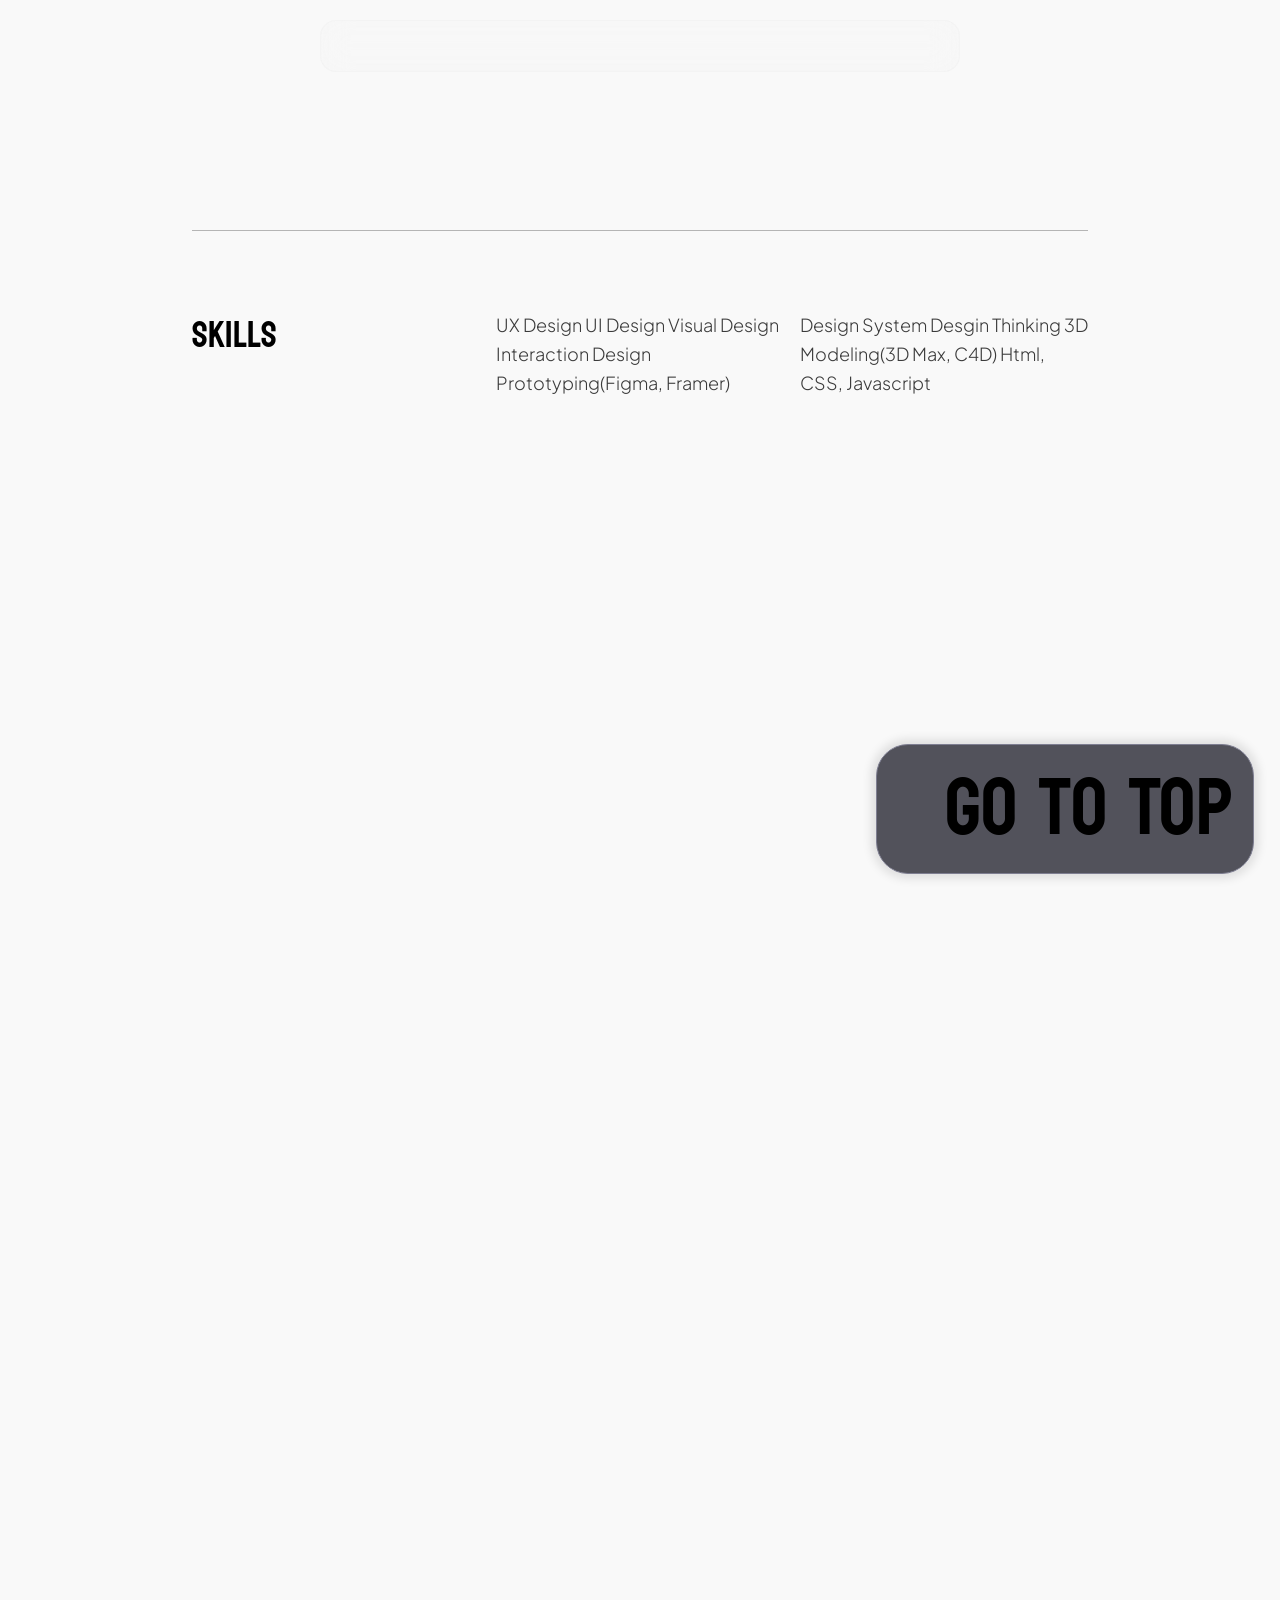
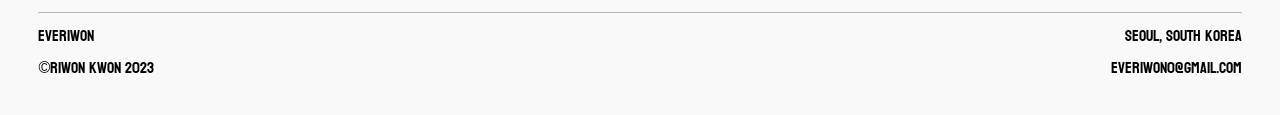
==== aboutMe.html @ 1602148b "design" ====
<!DOCTYPE html>
<html lang="en">
<head>
	<meta charset="UTF-8">
	<meta http-equiv="X-UA-Compatible" content="IE=edge">
	<meta name="viewport" content="width=device-width, initial-scale=1.0">
	<title>Riwon Kwon</title>
	<link rel="stylesheet" href="css/reset.css">
	<link rel="stylesheet" href="css/ui.css">
	<link rel="stylesheet" href="css/aboutMe.css">
	<link rel="stylesheet" href="css/menu.css">
	<script type="module" src="js/main.js"></script>
	
	<link rel="shortcut icon" href="img/favicon.png" type="image/icon">
	<link rel="icon" href="img/favicon.png" type="image/icon">
	<link rel="apple-touch-icon-precomposed" href="img/favicon.png">

	<!-- Google tag (gtag.js) -->
	<script async src="https://www.googletagmanager.com/gtag/js?id=G-1BY6WDX2LR"></script>
	<script>
	window.dataLayer = window.dataLayer || [];
	function gtag(){dataLayer.push(arguments);}
	gtag('js', new Date());
	gtag('config', 'G-1BY6WDX2LR');
	</script>
</head>

<body class="bg-black black">
	<div class="btn-go-top"><div class="ic-go-top"></div><div class="h2 white">Go to Top</div></div>
	<!-- Big Menu Start -->
	<nav id="bigMenuDark" class="menu-dark"></nav>
	
	  <nav id="smallMenu" class="menu-dark small">
		<a href="https://www.everiwon.com/" class="menu-link white logo">EVERiwon</a>
		<nav class="btn_group small">
		  <button class="btn-menu"><span></span></button>
		  <input type="button" class="img-switch" onclick="changeColor()">
		</nav>
	  </nav>
	<!-- Small Memu Finish -->
	<script src="js/switchColor.js"></script>

	<main class="container-aboutMe">
		<article class="item-aboutMe column">
			<div class="h3">Hey, I’m Riwon Kwon. - A product designer living in la, usa. </div>
			<div class="p3">
				Some consider the essence of humanity to be 'compassion.' 
				To coexist with others, it's said that we must bring benefit to those around us. 
				Design shares a common thread in this aspect, as it's a process of striving to provide benefits to others. 
				Through design, I aim to become a product designer who allows oneself, collaborators, and users to mutually gain benefits from one another. 
			</div>
				<!-- 누군가는 인간의 본질이 '다정함'이라고도 합니다. 사람과 공존하기 위해서는 타인에게 이로움을 주어야 한다고. 
				디자인은 타인에게 이로움을 제공하기 위해 노력하는 과정이라는 점에서 그 결을 같이 합니다. 
				디자인을 통해 자신, 협업자, 사용자, 서로가 서로를 통해 이로움을 가져갈 수 있는 프로덕트 디자이너가 되겠습니다.-->

				<!-- <div class="img-profile-deco">
					<img class="img-profile" src="img/img_profile.webp">
					<div class="circle-container">
					  <div class="circle circle-1"></div>
					  <div class="circle circle-2"></div>
					  <div class="circle circle-3"></div>
					  <div class="circle circle-4"></div>
					  <div class="circle circle-5"></div>
					</div>
				  </div> -->
				  
		</article>
		<aritcle class="item-aboutMe">
			<div class="border-d"></div>
			<div class="column small reverse">
				<span class="caption bold flex white">Skills</span>
				<div class="p3 flex">
					<span class="height">UX Design</span>
					<span class="height">UI Design</span>
					<span class="height">Visual Design</span>
					<span class="height">Interaction Design</span>
					<span class="height">Prototyping(Figma, Framer)</span>
				</div>
				<div class="p3 flex">
					<span class="height">Design System</span>
					<span class="height">Desgin Thinking</span>
					<span class="height">3D Modeling(3D Max, C4D)</span>
					<span class="height">Html, CSS, Javascript</span>
				</div>
			</div>
		</aritcle>
		<article class="item-aboutMe">
			<div class="border-d"></div>
			<div class="column small reverse">
				<span class="caption bold flex white">Experience & Education</span>
				<div class="p3 flex">
					<span class="height">UX Design Intern at <span class="p3 bold">InBody, USA</span><br>2023 - 2024</span>
					<span class="height">Lifefesta co., KR<br>Product Designer, 2021-2023</span>
					<span class="height">Neostream Interactive co., KR<br>Industry-University Cooperation Foundation, 2020-2021</span>
					<span class="height">IT venture startup club SOPT, KR<br>Design 26/28th Generation (Apps 'Ounce'/'Bium' Released), 2020-2021</span>
					<!-- <span class="height">Prototyping</span> -->
				</div>
				<div class="p3 flex">
					<span class="height">IBM Open P-TECH<br>Desgin Thinking Progress, 2020</span>
					<span class="height">Hangul Typography Club, KR<br>Publishing Department | '2019 Hanwool-Born', 2019</span>
					<span class="height">TongGam(NGO), KR<br>Campain&Promotion Desgin, 2018-2019</span>
					<span class="height">Sookmyung Univ., KR<br>Visual&Media Desgin, IT Engineering, 2018-2022</span>
				</div>
			</div>
		</article>
		<article class="item-aboutMe">
			<div class="border-d"></div>
			<div class="column small reverse">
				<span class="caption bold flex white">Project & Award</span>
				<div class="p3 flex">
					<span class="height">Flect Project Desgin, Lifefesta<br>MVP Released, 2023</span>
					<span class="height">D-run Project Desgin, JoongAng Ilbo (Seoul Marathon)<br>Released, 2022</span>
					<span class="height">K-Hackathon, Software Education Innovation Center<br>Director's Award for the Software Education Innovation Center, 2021</span>
					<span class="height">University Student Design Academic Conference, Korean Society of Design Studies<br>Encouragement Award, 2021</span>
					<!-- <span class="height">Prototyping</span> -->
				</div>
				<div class="p3 flex">
					<span class="height">Creative Industries Idea Competition, Ministry of Culture<br>Recipient of the President of the National Museum of Korea Cultural Heritage Foundation Award, 2021</span>
					<span class="height">Creative Convergence Awards, Center for Creative Convergence Design Research<br>Culture & Design | Semi-Finalist, 2021</span>
					<span class="height">KB D.N.A, KB Financia<br>Excellence Award, 2020</span>
				</div>
			</div>
		</article>
    </main>
	<!-- footer -->
	<footer class="footer">
		<div class="footer-icons">
			<a class="btn_behance white" href="https://www.behance.net/everiwon" target='_blank'></a>
			<a class="btn_linkedin white"href="https://www.linkedin.com/in/riwon-kwon-732a9a15b/" target='_blank'></a>
			<a class="btn_blog white" href="https://brunch.co.kr/@everiwon" target='_blank'></a>
		</div>
		<div class="border-d"></div>
		<div class="footer-stretch caption white">
			<div>EVERiwon</div>
			<div>Seoul, South Korea</div>
		</div>
		<div class="footer-stretch caption white">
			<div>©Riwon Kwon 2023</div>
			<a href="mailto:everiwon0@gmail.com">everiwon0@gmail.com</a>
		</div>
	</footer>
</body>
---- css/ui.css ----
/* Basic Setting */
html {
    /* scroll-behavior: smooth; */
    overflow: scroll;
  }
body{
    background-color: var(--gray-50);
    margin: 0px;
    font-family: "Bayon", sans-serif;
    font-weight: 300;
    font-style: normal;
    -webkit-user-select: none;
    -moz-user-select: none;
    -ms-user-select: none;
    user-select: none;

    -ms-overflow-style: none;
    overflow-y: auto;
    overflow-x: hidden;
    transition: background 0.3s ease;
}
body::-webkit-scrollbar {
    width: 12px;  
	background: rgba(125, 125, 144, 0.1);
}
body::-webkit-scrollbar:horizontal {
    display: none;
}
body::-webkit-scrollbar-thumb {
	background: rgba(125, 125, 144, 0.4);
    border-radius: 10px;
}
body::-webkit-scrollbar-thumb:hover {
	background: rgba(125, 125, 144, 0.7);
}


strong{
    font-weight: 700;
}
img {
    background-size: cover;
	width: 100%;
	height: auto;
  }
article{
    opacity: 0;
    transition: all .5s;
}

/* color */
:root{
    --gray-50: #F9F9F9;
    --gray-100: #F2F2F2;
    --gray-200: #E9E9E9;
    --gray-300: #D9D9D9;
    --gray-400: #B5B5B5;
    --gray-500: #959595;
    --gray-600: #6D6D6D;
    --gray-700: #5A5A5A;
    --gray-800: #3B3B3B;
    --gray-900: #1B1B1B;
    --main-300: #F23040;
    --main-400: #C40425;
    --main-500: #88081E;
    --secondary-300: #868EA6;
}
/* color */
.color-main-300{
    color: var(--main-300);
}

/* Text Style */
.bold{
    font-weight: 400;
    font-size: 36px;
    line-height: 140%;
}

.h0{
    font-size: 640px;
    font-style: normal;
    font-weight: 800;
    line-height: 100%;
}

.h1{
    font-size: 80px;
    font-style: normal;
    font-weight: 700;
    line-height: 130%;
}

.h2{
    font-size: 80px;
    font-style:normal;
    font-weight:300;
    line-height: 130%;
}

.h3{
    font-size: 44px;
    font-style: normal;
    font-weight: 700;
    line-height: 100%;
}

.h4{
    font-size: 32px;
    font-style: normal;
    font-weight: 700;
    line-height: 110%;
}

.logo{
    font-size: 20px;
    font-style: normal;
    font-weight: 700;
    line-height: 100%;
}

.p1{
    /* Button Title style */
    font-family: "Plus Jakarta Sans", sans-serif;
    font-size: 48px;
    font-style : normal;
    font-weight: 400;
    line-height: 100%;
    color: var(--gray-800);
}

.p2{
    /* p2 */
    font-family: "Plus Jakarta Sans", sans-serif;
    font-size: 2.5rem;
    font-style: normal;
    font-weight: 400;
    line-height: 140%; /* 3.5rem */
    color: var(--gray-800);
}

.p3{
    font-family: "Plus Jakarta Sans", sans-serif;
    font-size: 18px;
    font-style: normal;
    font-weight: 300;
    line-height: 1.6em;
    color: var(--gray-800);
}
.p3.bold{
    font-weight: 500;
}

/* 이 파일에서는 layout.css의 그리드에 들어가는 ui 요소들을 정의한다. */
/*Main Text*/
.main-page{
    display: flex;
    flex: 1 1 auto;
    padding: 5vw 0 10vw;
    flex-direction: column;
    width: 100%;
    height: 100vh;
    justify-content: center;
    align-items: center;
    background-color: var(--main-300);
}
.main-text{
    align-content: flex-start;
    margin:  10vh 10vw 0;
    z-index: 1;
    color:var(--gray-50);
}
.main-title{
    display: inline-flex;
    align-items: flex-start;
    gap: 4rem;
    color:var(--secondary-300);
    margin-top: -56px;
}

/* main project list 메인 프로젝트 리스트 */
.main-project-list{
    display: flex;
    width: 100%;
    height: auto;
    align-items: flex-start;
    align-content: flex-start;
    display: flex;
    flex-wrap: wrap; /* 아이템들이 여러 줄에 걸쳐 정렬될 수 있도록 설정 */
    justify-content: space-between;
}

.main-project-thum-left,
.main-project-thum-right{
    display: flex;
    width: calc(50%);
    flex-direction: column;
    align-items: flex-start;
    gap: 1.5rem;
    flex-shrink: 0;
}
.main-project-thum-left{
    padding: .5rem 0.625rem 3rem 20.75rem;
}
.main-project-thum-right{
    padding: 0.5rem 20.75rem 3rem 0.625rem;
}
.main-project-thum{
    display: flex;
    flex-direction: column;
    align-items: flex-start;
    gap: 1.5rem;
    flex: 1 0 0;
}
.img-main-project {
    background-size: cover;
    background-position: center;
    background-repeat: no-repeat; /* 배경 이미지 반복 방지 */
    width: 100%; /* 부모 요소의 너비를 100%로 설정하여 비율을 유지하도록 함 */
    padding-top: 133.33%; /* 3:4 비율을 유지하기 위해 높이를 설정함 (4 / 3 * 100) */
    align-self: stretch;
    border-radius: 0.6rem;
    transition: .3s ease;
    margin-top: 3vw;
}
.img-main-project:hover {
    transform: scale(1.02) rotate(1deg);
    filter: brightness(80%);
    transition: transform 0.3s, filter 0.3s;
}

.img-main-project.first{
    background-image: url('/img/img_thum_1.webp');
}
.img-main-project.second{
    background-image: url('/img/img_thum_2.webp');
}
.img-main-project.third{
    background-image: url('/img/img_thum_3.webp');
}
.main-project-content{
    display: flex;
    padding: 0rem .5rem;
    flex-direction: column;
    align-items: flex-start;
    gap: 1rem;
    align-self: stretch;
}
.main-project-title{
    display: flex;
    align-items: flex-end;
    gap: .5rem;
    align-self: stretch;
}

/* main-project-list-etc 가장 하단에 들어가는 3개짜리 컬럼 리스트*/
.main-project-list-etc{
    display: flex;
    width: 100%;
    padding: 11rem 20.75rem 4rem 20.75rem;
    flex-direction: column;
    align-items: center;
    flex-shrink: 0;
}
.main-project-group-3{
    display: flex;
    align-items: flex-start;
    gap: 1.25rem;
    align-self: stretch;
}
.btn-scroll{
    display: flex;
    padding: 0 .75rem;
    z-index: 1;
    flex-direction: column;
    position: absolute;
    left: 50%;
    transform: translateX(-50%);
    bottom: 5vw;
}





.card-half{
    background-size: cover;
    background-position: center;
    width: 100%;
    overflow: hidden;
    color: inherit;
    display: flex;
    flex-direction: column;
}

/* 카드 1/2 */
.card-item-project{
    overflow: hidden;
    color: inherit;
    flex: 1 1 auto;
}
.img-main-project-half {
    background-size: cover;
    background-position: center;
    height: 100vh;
    width: 100%;
    transition: .3s ease;
    display: flex;
    flex-direction: row;
    gap: 2vw;
}  

/* .img-main-project:hover{
    filter: brightness(70%); 
} */
/* card text setting */
.card-title {
    width: 100%;
    display: flex;
    flex-direction: column;
    align-items: flex-start;
    text-align: left;
    margin: 1.5vw 0;
    gap: .4em;
}




.sidebar-r img{
    width: auto;
    height: auto;
    transition: .3s;
}
.footer-icons img {
    width: auto;
    height: auto;
    transition: .3s;
}
.sidebar-r img:hover{
    transform: scale(110%);
    transform-origin: center;
}
.footer-icons img:hover{
    transform: scale(110%);
    transform-origin: center;
}
.down{
    background-image: url('/img/btn_scrolldown_light.svg');
    background-size: cover;
    height: 64px;
    width: 64px;
    position: absolute;
    left: 50%;
    right: 50%;
    bottom: 28vh;
    transform:translate(-50%,0%);
    z-index: 1;
    transition: .4s;
    cursor: pointer;
}

/* Social network's buttons */
.sidebar-r {
    position: absolute;
    display: flex;
    align-items: center;
    z-index: 1;
    transition: 0.4s;
}

/* down to portfolio list */
.down {
    opacity: 0;
    height: 64px;
    width: 64px;
}

.main-text {
    gap: 32px;
}

/* Media Queries */
@media (min-width: 400px) {
    .main-text {
        gap: 48px;
    }
    .sidebar-r {
        right: 3vw;
        flex-direction: column;
        justify-content: center;
        gap: 48px;
        height: 100vh;
    }
    .down {
        opacity: 1;
    }
}

@media (max-width: 700px) {
    .main {
        font-size: 44px;
        transition: 0.4s; 
    }
    .body0{
        font-size: 28px;
        transition: 0.4s; 
    }
    .sidebar-r {
        opacity: 0;
        transition: 0.4s; 
    }
    /* .main-project-list{
        margin: 0vw;
    }
    .card-title{
        margin: 4vw;
    } */
}
/* 
@media (max-width: 400px) {
    .sidebar-r {
        left: 50%;
        bottom: 3vw;
        height: 48px;
        border-radius: 24px;
        transform: translate(-50%, 0);
        gap: 64px;
        flex-direction: row;
        transition: 0.4s;
    }

    .down {
        opacity: 0;
    }
} */



/* footer */
.footer{
    display: flex;
    flex-direction: column;
    align-items: right;
    padding: 8vw 3vw 3vw;
    gap: 16px;
}
.footer.d{
    background: hsla(240, 17%, 15%, 1);
}
.footer-icons { 
    display: flex;
    flex-direction: row;
    align-items: center;
    justify-content: end;
    gap: 2.5rem;
}
.footer-stretch{
    display: flex;
    justify-content: space-between;
    flex-direction: row;
}
.border{
    width: 100%;
    height: .75px;
    background: var(--gray-200);
}
.border-d{
    width: 100%;
    height: .75px;
    background: var(--gray-400);
}

#lockedContent {
    display: block;
    position: fixed;
    width: 100%;
    height: 100%;
    z-index: 1000;
    overflow: hidden;
    background: var(--gray-300);
  }

#unlockedContent {
    display: none;
}
.password{
    width: 360px;
    height: 54px;
    background: var(--gray-50);
    border: 1px var(--gray-100);
    display: flex;
    position: absolute;
    gap: 16px;
    align-items: center;
    flex-direction: row;
    left: 50%;
    top: 50%;
    transform: translate(-50%, -50%);
}
.ic-32px{
    width: 32px;
    height: 32px;
    margin: 12px 0 12px 12px;
}
#passwordInput{
    width: 100%;
    height: auto;
    border: none;
    padding: 12px 0;
    background: none;
    outline-style: none;  /* 포커스시 발생하는 효과 제거를 원한다면 */
    -webkit-appearance: none;  /* 브라우저별 기본 스타일링 제거 */
    -moz-appearance: none;
    appearance: none;
}
input::placeholder{
    color: #A7A6BB;
}
/* icon 아이콘 */
.btn-more{
    display: flex;
    align-items: center;
    background-image: url('/img/btn_more.svg');
    width: 1.75rem;
    height: 1.75rem;
    padding: .25rem;
}
.btn-enter{
    width: auto;
    height: 100%;
    padding: 12px;
    border: none;
    background: var(--gray-50);
    cursor: pointer;
    margin: 0;
}
button:disabled {
    opacity: 0.5;
    cursor: not-allowed;
  }

.back-position{
    position: absolute;
    left: 3vw;
    top: 3vw;
}
.btn_behance{
    width: 32px;
    height: 32px;
    background-image: url('/img/btn_main_behance_light.svg');
}
.btn_behance.white{
    background-image: url('/img/btn_main_behance_dark.svg');
}
.btn_linkedin{
    width: 32px;
    height: 32px;
    background-image: url('/img/btn_main_linkedin_light.svg');
}
.btn_linkedin.white{
    background-image: url('/img/btn_main_linkedin_dark.svg');
}
.btn_blog{
    width: 32px;
    height: 32px;
    background-image: url('/img/btn_main_blog_light.svg');
}
.btn_blog.white{
    background-image: url('/img/btn_main_blog_dark.svg');
}
.btn_behance:hover{
    transition: .3s;
    transform: scale(108%);
}
.btn_linkedin:hover{
    transition: .3s;
    transform: scale(108%);
}
.btn_blog:hover{
    transition: .3s;
    transform: scale(108%);
}
---- css/aboutMe.css ----
/* about me */
.container-aboutMe{
	display: grid;
 	grid-template-rows: repeat(auto-fill,minmax(100px, auto));
  	place-items: start stretch;
	z-index: 1;
    padding: 0 12rem;
   	grid-template-areas: 
  	'aboutMe'
   	'skill'
	'experience'
    'project';
	overflow: hidden;
}
.img-profile-deco{
    position: relative;
    z-index: -1;
}
.circle-container {
    position: absolute;
    top: 0;
    left: 0;
    width: 100%;
    height: 100%;
  }
  
  /* circle-1부터 circle-5까지 원이 겹치도록 설정 */
  .circle {
    position: absolute;
    left: 50%;
    top: 50%;
    transform: translate(-50%, -50%);
    /* 원의 가로 세로 크기 설정 (원이 둥글게 보이도록) */
    border: 1px solid var(--main, #E73C50);
    border-radius: 50%;
    /* 원의 크기에 따라 다른 값을 적용해줄 수 있습니다. */
  }
  .circle.circle-1 {
    width: 420px;
    height: 420px;
    opacity: 0.2;
  }
  .circle.circle-2 {
    width: 396px;
    height: 360px;
    opacity: 0.4;
  }
  .circle.circle-3 {
    width: 372px;
    height: 300px;
    opacity: 0.6;
  }
  .circle.circle-4 {
    width: 348px;
    height: 246px;
    opacity: 0.8;
  }
  .circle.circle-5 {
    width: 324px;
    height: 186px;
    opacity: 1.0;
  }
.img-profile{
    margin: auto;
    width: 300px;
    height: auto;
    background-size: cover;
    background-position: center;
    overflow: hidden;
    position: absolute;
    top: 50%;
    left: 50%;
    transform: translate(-50%, -50%);
    z-index: 1;
}
.column{
    display: flex;
    flex: 1 1 auto;
    flex-direction: row;
    justify-content: flex-start;
    gap: 1rem;
}
.column > * {
    flex: 1 1 50%;
}
.column span{
    width: 100%;
}
.column.small{
    gap: 1rem;
    padding: 5rem 0;
}
.flex{
    flex: 1 1 0;
}
.logo{
    font-weight: 600;
    font-size: 17px;
    line-height: 130%;
}
.height{
    /* display: flex;
    justify-content: column; */
    margin-bottom: 1em;
}
/* @media(min-width: 700px){
    .item-aboutMe:nth-child(1){
		grid-area: aboutMe;
		align-items: center;
        padding: 25vh 10vh;
    	}
    .flex:nth-child(1){
        flex-grow: .8;
    }
}
@media(max-width: 700px){
    .item-aboutMe:nth-child(1){
		grid-area: aboutMe;
		align-items: center;
		padding: 25vh 2vw 10vw;
	}
    .column{
        flex-direction: column-reverse;
        padding: 24px 0 32px;
    }
    .column.reverse{
        flex-direction: column;
        gap: 0;
        padding: 24px 2vw;
    }
    .height{
        margin-bottom: .7em;
    }
    .flex:nth-child(1){
        flex-grow: .8;
        margin-bottom: 1.5em;
    }    
}
@media(max-width: 400px){
    .item-aboutMe:nth-child(2){
        grid-area: skill;
        padding: 0;
    }
    .item-aboutMe:nth-child(3){
        grid-area: experience;
        padding: 0;
    }
} */
---- css/menu.css ----
@import url("./ui.css");

.menu-link{
    display: flex;
    flex: 1 1 auto;
    -webkit-transition: .3s;
    transition: .3s;
    padding-bottom: .1em;
    color: var(--gray-50);
}
.menu-link:hover{
    -webkit-transition: .3s;
    transition: .3s;
    transform: translate(0, -20%);
}
.menu-link:active{
    transition: .3s;
    color: var(--gray-200);
}
.title-center{
    display: flex;
    flex: 1 1 auto;
    justify-content: center;
}
/* Menu */
.menu-light{
    /* 메뉴 상단 고정 */
    display: flex;
    position: fixed;
    left: 50%;
    right: 50%;
    transform:translate(-50%,0%);
    align-items: center;
    height: 60px;
    border-radius: 32px;
    /* 반응형 코딩 필요 */
    width: 50vw;
    margin: 20px 0;
    padding: 0 1vw 0 2.5vw;
    background-color: hsla(240, 19%, 86%, .1);
    border: .5px solid hsla(243, 13%, 78%, 1);
    -webkit-backdrop-filter:blur(15px);
    backdrop-filter:blur(15px);
    z-index: 10;
}
.menu-light.small{
    margin:0;
    width: 100%;
    border-radius: 0;
    border-top: none;
    border-left: none;
    border-right: none;
}
.menu-dark{
    /* 메뉴 상단 고정 */
    display: flex;
    position: fixed;
    left: 50%;
    right: 50%;
    transform:translate(-50%,0%);
    align-items: center;
    height: 52px;
    border-radius: 16px;
    /* 반응형 코딩 필요 */
    width: 50vw;
    margin: 20px 0;
    padding: 0 1vw 0 2.5vw;
    background-color: rgba(240, 240, 240, .2); /* --gray-50의 투명도가 20% */
    border: .5px solid rgba(240, 240, 240, .5);
    -webkit-backdrop-filter:blur(15px);
    backdrop-filter:blur(15px);
    z-index: 2;
    transition: .3s;
}
.menu-dark.small{
    margin:0;
    width: 100%;
    border-radius: 0;
    border-top: none;
    border-left: none;
    border-right: none;
}

/* Menu buttons */
.btn_group{
    display: flex;
    flex: 1 1 auto;
    text-align: center;
    align-items: center;
    /* 브레이크 포인트에서 갭 줄이도록 코딩해야 함!! */
 }
 .btn_group.small{
    display: flex;
    flex: 0 0 auto;
    gap: 1em;
    justify-content: right;
 }
.img-switch{
    background: hsla(240, 17%, 15%, .1) url("../img/btn_switch_light.svg") no-repeat center;
    width: 40px;
    height: 40px;
    border-radius: 20px;
    border: none;
    cursor: pointer;
}
.img-switch.dark{
    background: rgba(167, 166, 187, .5) url("../img/btn_switch_dark.svg") no-repeat center;
    width: 40px;
    height: 40px;
    border-radius: 20px;
    border: none;
    cursor: pointer;
}
.img-switch:hover{
    background-color: hsla(240, 17%, 15%, .25);
    transition: .3s;
    transform: scale(110%);
}
.img-switch.dark:hover{
    background-color: rgba(167, 166, 187, .7);
    transition: .3s;
    transform: scale(110%);
}
.btn-menu{
    content: '';
    position: relative;
    border: none;
    padding: 8px 6px;
    width: 40px;
    height: 40px;
    border: none;
    cursor: pointer;
}
.btn-menu span{
    position: absolute;
    left: 50%;
    top: 50%;
    width: 24px;
    height: 2px;
    background: #fff;
    border-radius: 2px;
    transform: translate(-50%,0);
}
.btn-menu::before{
    content:'';
    position: absolute;
    left: 50%;
    top: 50%;
    width:24px;
    height: 2px;
    background: #fff;
    transform: translate(-50%,-8px);
    border-radius: 2px;
}
.btn-menu::after{
    content:'';
    position: absolute;
    left: 50%;
    top: 50%;
    width:24px;
    height: 2px;
    background: #fff;
    transform: translate(-50%,8px);
    border-radius: 2px;
}
.btn-menu.light{
    content: '';
    position: relative;
    border: none;
    padding: 8px 6px;
    width: 40px;
    height: 40px;
    border: none;
}
.btn-menu.light span{
    position: absolute;
    left: 50%;
    top: 50%;
    width: 24px;
    height: 2px;
    background: #fff;
    pointer-events:none;
    border-radius: 2px;
    transform: translate(-50%,0);
}
.btn-menu.light::before{
    content:'';
    position: absolute;
    left: 50%;
    top: 50%;
    width:24px;
    height: 2px;
    background: #fff;
    transform: translate(-50%,-8px);
    border-radius: 2px;
}
.btn-menu.light::after{
    content:'';
    position: absolute;
    left: 50%;
    top: 50%;
    width:24px;
    height: 2px;
    background: #fff;
    transform: translate(-50%,8px);
    border-radius: 2px;
}

input.img-menu.light{
    background: url("../img/btn_GNBmenu_dark.svg") no-repeat center;
}
/* js panel */
.cover-panel{
    position: fixed;
    left: 0;
    top:0;
    width: 100vw;
    height: 100vh;
    transform: translateX(100%);
    transform-origin: right;
    transition: .4s;
    will-change: transform;
    background-color: #EEEEF1;
    z-index: 1000;
    opacity: 0;
}
.cover-panel.active{
    opacity: 1;
    transform: translateX(0);
}
.cover-panel.close{
    opacity: 0;
    transform: translateX(100%);
}
.cover-panel .menu-flex{
    display: flex;
    flex-direction: column;
    padding: 16px;
    transform: translateY(10%);
    transition: .4s;
    transition-delay: .2s;
    opacity: 0;
    gap: 12px
}
.cover-panel.active .menu-flex{
    opacity: 1;
    transform: translateY(0);
    transition-delay: .4s;
}


.menu-title{
    /* flex: 1 1 auto; */
    flex-direction: row;
    padding: 20px 40px 20px 0;
    gap: 8px;
    align-items: center;
}

.btn-back{
    content: '';
    position: fixed;
    width: 32px;
    height: 32px;
    border: none;
    top: 28px;
    cursor: pointer;
}
.btn-back span{
    position: absolute;
    left: 1%;
    top: 50%;
    width: 90%;
    height: 3px;
    background: #20202D;
    pointer-events: none;
}
.btn-back::before{
    content:'';
    position: absolute;
    left: 0;
    top: 53%;
    width: 60%;
    height: 3px;
    background: #20202D;
    transform: rotate(-45deg);
    transform-origin: left;
}
.btn-back::after{
    content:'';
    position: absolute;
    left: 0;
    top: 47%;
    width: 60%;
    height: 3px;
    background: #20202D;
    transform: rotate(45deg);
    transform-origin: left;
}
button{
    background: none;
}

.btn-go-top{
    display: -webkit-box;
    display: -webkit-flex;
    display: -ms-flexbox;
    display: flex;
    flex-direction: row;
    -webkit-box-pack: start;
    -webkit-justify-content: flex-start;
    -ms-flex-pack: start;
    justify-content: flex-start;
    -webkit-box-align: center;
    -webkit-align-items: center;
    -ms-flex-align: center;
    align-items: center;
    position: fixed;
    left: auto;
    top: auto;
	right: 2vw;
    bottom: 2vw;
    padding: 12px 20px;
    gap: 16px;
    transition: .3s;
    transform-origin: right;
    min-width: 48px;
    /* background-color: hsla(240, 10%, 32%, 0.5); */
    background-color: rgba(40, 40, 52, 0.8);
    border: 1.5px solid hsla(240, 8%, 53%, 1);
    box-shadow: 0 0 10px 5px rgb(0, 0, 0, 0.1);
    -webkit-backdrop-filter:blur(15px);
    backdrop-filter:blur(15px);
    border-radius: 32px;
	z-index: 1;
	cursor: pointer;
}
.ic-go-top{
    width: 32px;
    height: 32px;
    padding: 0;
    background-image: url('/img/icon_toTop.svg');
    background-size: cover;
}
.btn-side{
    width: 44px;
    height: 44px;
    border-radius: 100%;
    background-color: hsla(240, 10%, 32%, 0.1);
    border: 1.5px solid hsla(240, 8%, 53%, 1);
    display: flex;
    justify-content: center;
    align-items: center;
}
.icon{
    max-height: 40px;
}
.icon:hover{
    transition: .3s;
    transform: scale(110%);
}


/* 반응형 */
@media(max-width: 400px){
    .btn-go-top{
        padding: 8px;
    }
}
@media(max-width: 834px){
	.menu-light{
        transition: .3s;
        display: none;
		opacity: 0;
	}
	.menu-light.small{
        transition: .3s;
        display: flex;
		opacity: 1;
	}
    .menu-dark{
        transition: .3s;
        display: none;
		opacity: 0;
	}
	.menu-dark.small{
        transition: .3s;
        display: flex;
		opacity: 1;
	}
    .ic-go-top{
        width: 24px;
        height: 24px;
    }
}
@media(min-width: 834px){
	.menu-light{
        transition: .3s;
        display: flex;
		opacity: 1;
	}
	.menu-light.small{
        transition: .3s;
        display: none;
		opacity: 0;
	}
    .menu-dark{
        transition: .3s;
        display: flex;
		opacity: 1;
	}
	.menu-dark.small{
        transition: .3s;
        display: none;
		opacity: 0;
	}
}
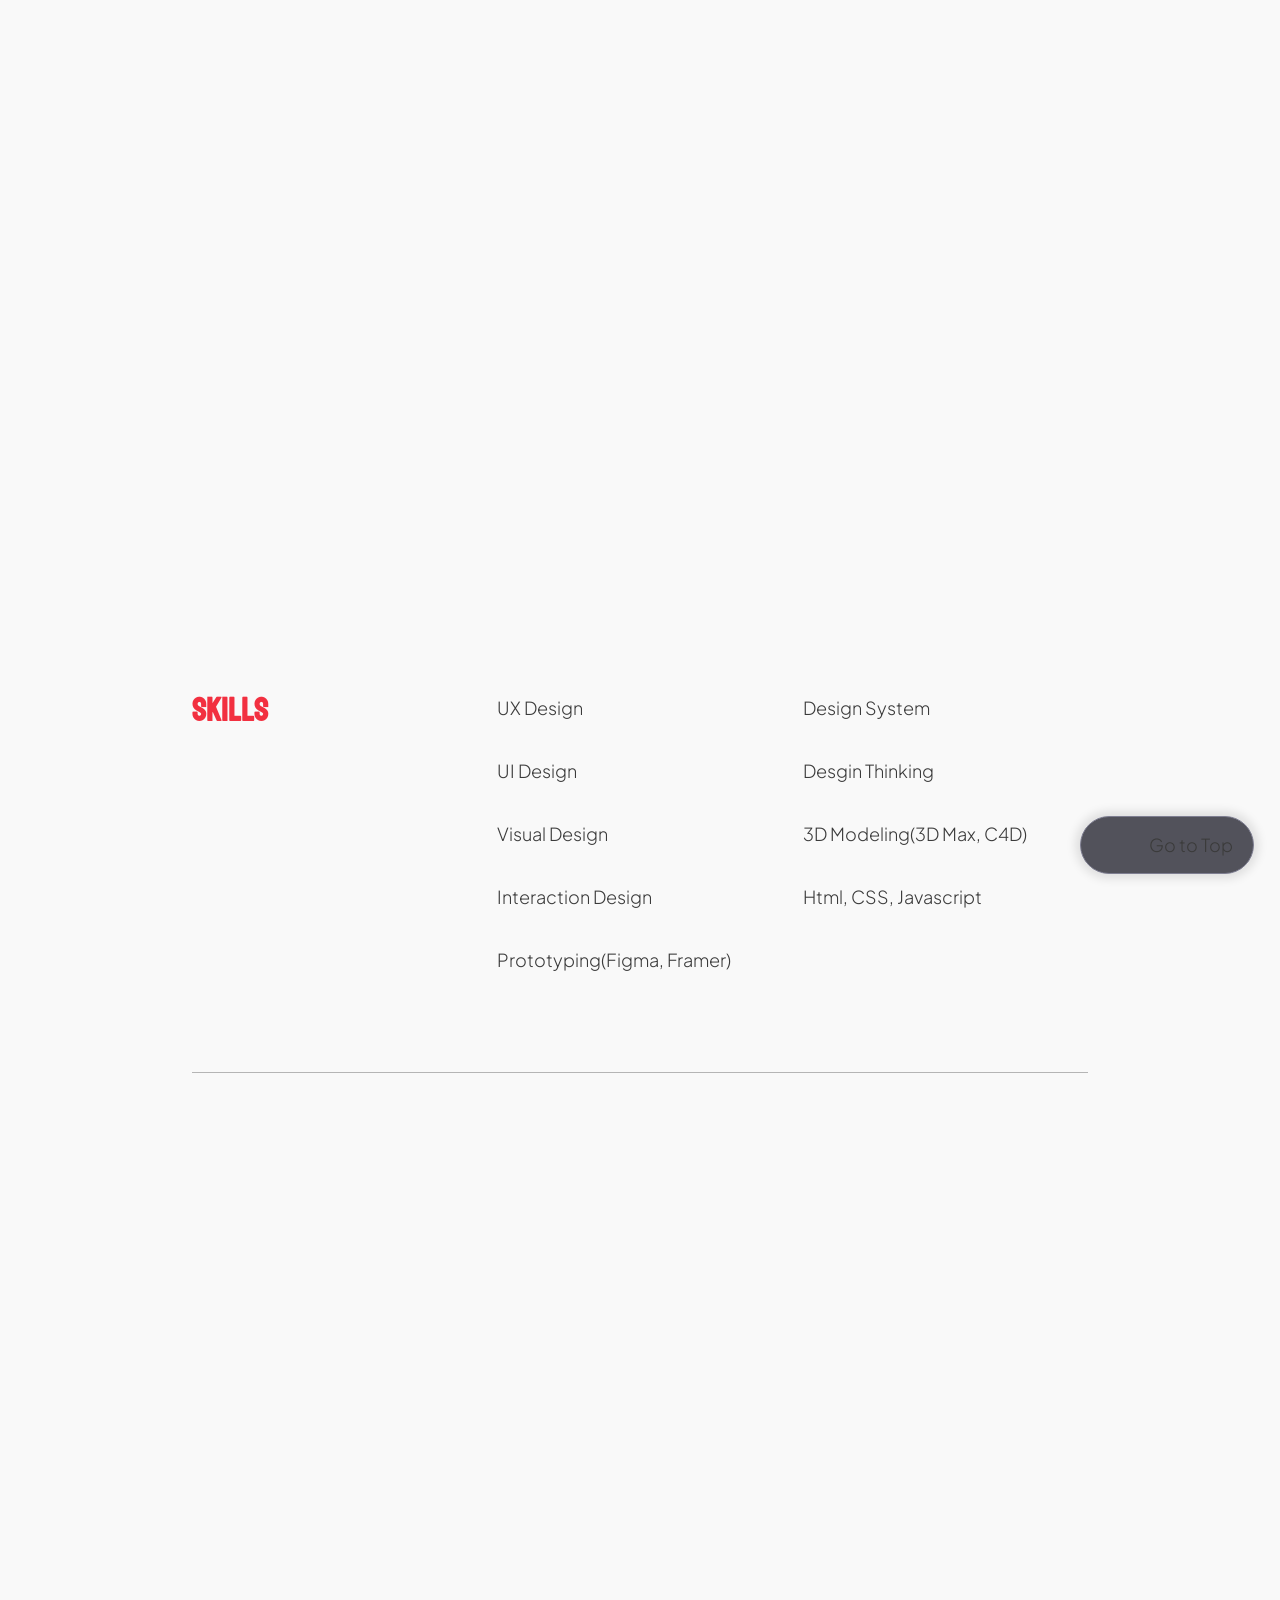
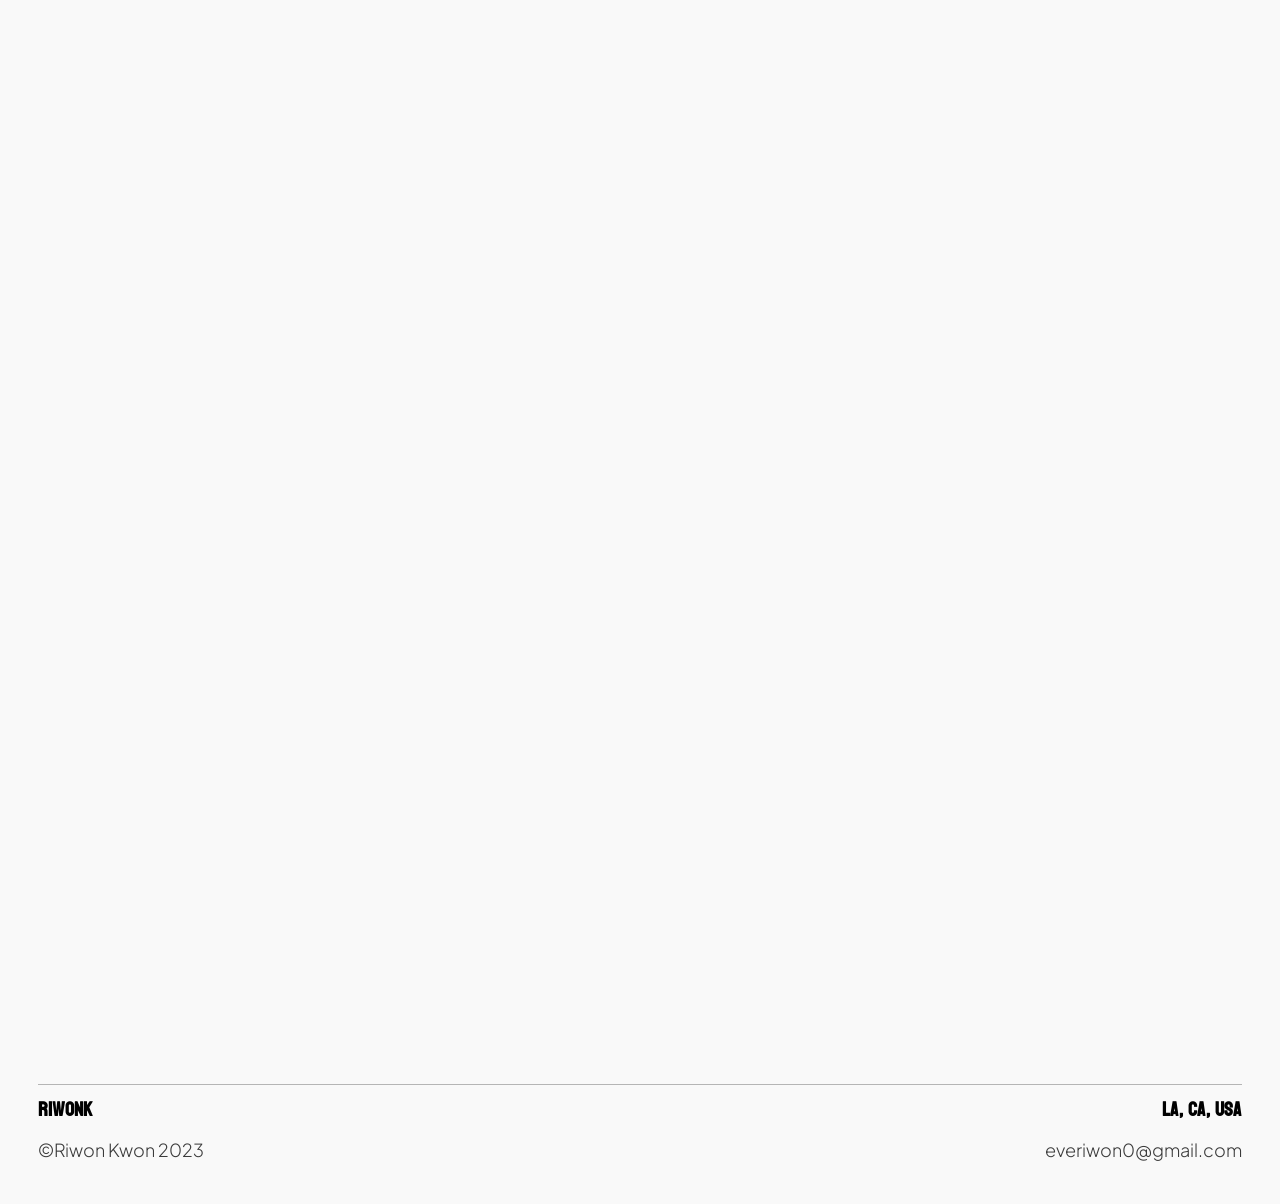
==== commit ea99ec61: "design" ====
--- a/aboutMe.html
+++ b/aboutMe.html
@@ -26,12 +26,12 @@
 </head>
 
 <body class="bg-black black">
-	<div class="btn-go-top"><div class="ic-go-top"></div><div class="h2 white">Go to Top</div></div>
+	<div class="btn-go-top"><div class="ic-go-top"></div><div class="p3">Go to Top</div></div>
 	<!-- Big Menu Start -->
 	<nav id="bigMenuDark" class="menu-dark"></nav>
 	
 	  <nav id="smallMenu" class="menu-dark small">
-		<a href="https://www.everiwon.com/" class="menu-link white logo">EVERiwon</a>
+		<a href="https://www.everiwon.com/" class="menu-link logo">EVERiwon</a>
 		<nav class="btn_group small">
 		  <button class="btn-menu"><span></span></button>
 		  <input type="button" class="img-switch" onclick="changeColor()">
@@ -41,9 +41,9 @@
 	<script src="js/switchColor.js"></script>
 
 	<main class="container-aboutMe">
-		<article class="item-aboutMe column">
+		<article class="item-aboutMe column big">
 			<div class="h3">Hey, I’m Riwon Kwon. - A product designer living in la, usa. </div>
-			<div class="p3">
+			<div class="p3" style="color: var(--gray-200)">
 				Some consider the essence of humanity to be 'compassion.' 
 				To coexist with others, it's said that we must bring benefit to those around us. 
 				Design shares a common thread in this aspect, as it's a process of striving to provide benefits to others. 
@@ -65,60 +65,53 @@
 				  </div> -->
 				  
 		</article>
-		<aritcle class="item-aboutMe">
-			<div class="border-d"></div>
-			<div class="column small reverse">
-				<span class="caption bold flex white">Skills</span>
-				<div class="p3 flex">
-					<span class="height">UX Design</span>
-					<span class="height">UI Design</span>
-					<span class="height">Visual Design</span>
-					<span class="height">Interaction Design</span>
-					<span class="height">Prototyping(Figma, Framer)</span>
-				</div>
-				<div class="p3 flex">
-					<span class="height">Design System</span>
-					<span class="height">Desgin Thinking</span>
-					<span class="height">3D Modeling(3D Max, C4D)</span>
-					<span class="height">Html, CSS, Javascript</span>
-				</div>
+		<aritcle class="item-aboutMe column small">
+			<div class="h4" style="color: var(--main-300)">Skills</div>
+			<div class="p3 flex">
+				<span class="height">UX Design</span>
+				<span class="height">UI Design</span>
+				<span class="height">Visual Design</span>
+				<span class="height">Interaction Design</span>
+				<span class="height">Prototyping(Figma, Framer)</span>
+			</div>
+			<div class="p3 flex">
+				<span class="height">Design System</span>
+				<span class="height">Desgin Thinking</span>
+				<span class="height">3D Modeling(3D Max, C4D)</span>
+				<span class="height">Html, CSS, Javascript</span>
 			</div>
 		</aritcle>
-		<article class="item-aboutMe">
-			<div class="border-d"></div>
-			<div class="column small reverse">
-				<span class="caption bold flex white">Experience & Education</span>
-				<div class="p3 flex">
-					<span class="height">UX Design Intern at <span class="p3 bold">InBody, USA</span><br>2023 - 2024</span>
-					<span class="height">Lifefesta co., KR<br>Product Designer, 2021-2023</span>
-					<span class="height">Neostream Interactive co., KR<br>Industry-University Cooperation Foundation, 2020-2021</span>
-					<span class="height">IT venture startup club SOPT, KR<br>Design 26/28th Generation (Apps 'Ounce'/'Bium' Released), 2020-2021</span>
-					<!-- <span class="height">Prototyping</span> -->
-				</div>
-				<div class="p3 flex">
-					<span class="height">IBM Open P-TECH<br>Desgin Thinking Progress, 2020</span>
-					<span class="height">Hangul Typography Club, KR<br>Publishing Department | '2019 Hanwool-Born', 2019</span>
-					<span class="height">TongGam(NGO), KR<br>Campain&Promotion Desgin, 2018-2019</span>
-					<span class="height">Sookmyung Univ., KR<br>Visual&Media Desgin, IT Engineering, 2018-2022</span>
-				</div>
+		<article class="item-aboutMe column small">
+			<div class="h4" style="color: var(--main-300)">Experience & Education</div>
+			<div class="p3 flex">
+				<span class="height">UX Design Intern at <span class="p3 bold">InBody, USA</span><br>2023 - 2024</span>
+				<span class="height">Product Designer at <span class="p3 bold">EndAnd, Project Team, KR</span><br>2023 - 2024</span>
+				<span class="height">Product Designer at <span class="p3 bold">Lifefesta, KR</span><br>2021 - 2023</span>
+				<span class="height">3d Design Student Intern at <span class="p3 bold">Neostream Interactive, KR</span><br>2020 - 2021</span>
+				<!-- <span class="height">Prototyping</span> -->
+			</div>
+			<div class="p3 flex">
+				<span class="height">Product Design at <span class="p3 bold">IT Startup Club SOPT, KRDesign Team 26, 28th</span><br>2020 - 2021</span>
+				<span class="height">Design Thinking at <span class="p3 bold">IBM Open P-TECH</span><br>2020</span>
+				<span class="height">Campaign Design at <span class="p3 bold">Tong Gam, NGO, KR</span><br>2018 - 2019</span>
+				<span class="height">B.S. Visual & Interaction Design at <span class="p3 bold">Sookmyung University, KR</span><br>2018 - 2022</span>
 			</div>
 		</article>
-		<article class="item-aboutMe">
-			<div class="border-d"></div>
-			<div class="column small reverse">
-				<span class="caption bold flex white">Project & Award</span>
-				<div class="p3 flex">
-					<span class="height">Flect Project Desgin, Lifefesta<br>MVP Released, 2023</span>
-					<span class="height">D-run Project Desgin, JoongAng Ilbo (Seoul Marathon)<br>Released, 2022</span>
-					<span class="height">K-Hackathon, Software Education Innovation Center<br>Director's Award for the Software Education Innovation Center, 2021</span>
-					<span class="height">University Student Design Academic Conference, Korean Society of Design Studies<br>Encouragement Award, 2021</span>
-					<!-- <span class="height">Prototyping</span> -->
-				</div>
-				<div class="p3 flex">
-					<span class="height">Creative Industries Idea Competition, Ministry of Culture<br>Recipient of the President of the National Museum of Korea Cultural Heritage Foundation Award, 2021</span>
-					<span class="height">Creative Convergence Awards, Center for Creative Convergence Design Research<br>Culture & Design | Semi-Finalist, 2021</span>
-					<span class="height">KB D.N.A, KB Financia<br>Excellence Award, 2020</span>
-				</div>
+		<article class="item-aboutMe column small">
+			<div class="h4" style="color: var(--main-300)">Project & Award</div>
+			<div class="p3 flex">
+				<span class="height"><span class="p3 bold">Fitness Challenge (Web)</span><br>InBody, USA, MVP Released, 2024</span>
+				<span class="height"><span class="p3 bold">Thanksnow (App)</span><br>EndAnd, KR, Released, 2024</span>
+				<span class="height"><span class="p3 bold">Flect (App)</span><br>Lifefesta, KR, Mvp Released, 2023</span>
+				<span class="height"><span class="p3 bold">D-Run (App)</span><br>Joongang Ilbo(Seoul Marathon) & Lifefesta, KR, Released, 2022</span>
+				<span class="height"><span class="p3 bold">Software Education Innovation Center Director’s Award for the Software Education Innovation Center (Award)</span><br>K-Hackaton, KR, 2021</span>
+			</div>
+			<div class="p3 flex">
+				<span class="height"><span class="p3 bold">The National Museum of Korea Director’s Award (Award)</span><br>Creative Industries Idea Competition, KR, 2021</span>
+				<span class="height"><span class="p3 bold">B:UM (App)</span><br>SOPT Design Team 28th, KR, 2020</span>
+				<span class="height"><span class="p3 bold">Ounce (App)</span><br>SOPT Design Team 26th, KR, 2020</span>
+				<span class="height"><span class="p3 bold">Center for Creative Convergence Design Research Culture Semi-finalist (Award)</span><br>Creative Convergence Awards, KR, 2021</span>
+				<span class="height"><span class="p3 bold">KB Financial Excellence Award (Award)</span><br>KB Financial, KR, 2020</span>
 			</div>
 		</article>
     </main>
@@ -130,11 +123,11 @@
 			<a class="btn_blog white" href="https://brunch.co.kr/@everiwon" target='_blank'></a>
 		</div>
 		<div class="border-d"></div>
-		<div class="footer-stretch caption white">
-			<div>EVERiwon</div>
-			<div>Seoul, South Korea</div>
+		<div class="footer-stretch logo">
+			<div>RiwonK</div>
+			<div>LA, CA, USA</div>
 		</div>
-		<div class="footer-stretch caption white">
+		<div class="footer-stretch p3">
 			<div>©Riwon Kwon 2023</div>
 			<a href="mailto:everiwon0@gmail.com">everiwon0@gmail.com</a>
 		</div>
--- a/css/ui.css
+++ b/css/ui.css
@@ -62,7 +62,7 @@
     --gray-900: #1B1B1B;
     --main-300: #F23040;
     --main-400: #C40425;
-    --main-500: #88081E;
+    --main-500: #591E3A;
     --secondary-300: #868EA6;
 }
 /* color */
@@ -124,7 +124,7 @@
     font-family: "Plus Jakarta Sans", sans-serif;
     font-size: 48px;
     font-style : normal;
-    font-weight: 400;
+    font-weight: 300;
     line-height: 100%;
     color: var(--gray-800);
 }
@@ -134,7 +134,7 @@
     font-family: "Plus Jakarta Sans", sans-serif;
     font-size: 2.5rem;
     font-style: normal;
-    font-weight: 400;
+    font-weight: 300;
     line-height: 140%; /* 3.5rem */
     color: var(--gray-800);
 }
--- a/css/aboutMe.css
+++ b/css/aboutMe.css
@@ -4,7 +4,6 @@
  	grid-template-rows: repeat(auto-fill,minmax(100px, auto));
   	place-items: start stretch;
 	z-index: 1;
-    padding: 0 12rem;
    	grid-template-areas: 
   	'aboutMe'
    	'skill'
@@ -31,7 +30,7 @@
     top: 50%;
     transform: translate(-50%, -50%);
     /* 원의 가로 세로 크기 설정 (원이 둥글게 보이도록) */
-    border: 1px solid var(--main, #E73C50);
+    border: 1px solid var(--main-300);
     border-radius: 50%;
     /* 원의 크기에 따라 다른 값을 적용해줄 수 있습니다. */
   }
@@ -75,23 +74,30 @@
 }
 .column{
     display: flex;
-    flex: 1 1 auto;
-    flex-direction: row;
-    justify-content: flex-start;
-    gap: 1rem;
+    align-items: flex-start;
+    gap: 1.25rem;
+    align-self: stretch;
 }
-.column > * {
-    flex: 1 1 50%;
+.column div{
+    flex: 1 0 0;
 }
-.column span{
-    width: 100%;
+.column.big{
+    padding: 12rem 12rem;
+    background: var(--main-500);
+    color: var(--gray-50);
 }
 .column.small{
+    margin: 0 12rem;
+    padding: 5rem 0;
+    flex: 1 1 auto;
+    border-bottom: 0.75px solid var(--gray-400, #B5B5B5);
+}
+
+.flex{
+    display: flex;
+    flex-direction: column;
+    flex: 1 1 0;
     gap: 1rem;
-    padding: 5rem 0;
-}
-.flex{
-    flex: 1 1 0;
 }
 .logo{
     font-weight: 600;
--- a/css/menu.css
+++ b/css/menu.css
@@ -6,7 +6,7 @@
     -webkit-transition: .3s;
     transition: .3s;
     padding-bottom: .1em;
-    color: var(--gray-50);
+    color: var(--main-300);
 }
 .menu-link:hover{
     -webkit-transition: .3s;
@@ -15,7 +15,7 @@
 }
 .menu-link:active{
     transition: .3s;
-    color: var(--gray-200);
+    color: var(--main-400);
 }
 .title-center{
     display: flex;
@@ -37,10 +37,10 @@
     width: 50vw;
     margin: 20px 0;
     padding: 0 1vw 0 2.5vw;
-    background-color: hsla(240, 19%, 86%, .1);
+    /* background-color: hsla(240, 19%, 86%, .1);
     border: .5px solid hsla(243, 13%, 78%, 1);
     -webkit-backdrop-filter:blur(15px);
-    backdrop-filter:blur(15px);
+    backdrop-filter:blur(15px); */
     z-index: 10;
 }
 .menu-light.small{
@@ -65,10 +65,10 @@
     width: 50vw;
     margin: 20px 0;
     padding: 0 1vw 0 2.5vw;
-    background-color: rgba(240, 240, 240, .2); /* --gray-50의 투명도가 20% */
+    /* background-color: rgba(240, 240, 240, .2);
     border: .5px solid rgba(240, 240, 240, .5);
     -webkit-backdrop-filter:blur(15px);
-    backdrop-filter:blur(15px);
+    backdrop-filter:blur(15px); */
     z-index: 2;
     transition: .3s;
 }
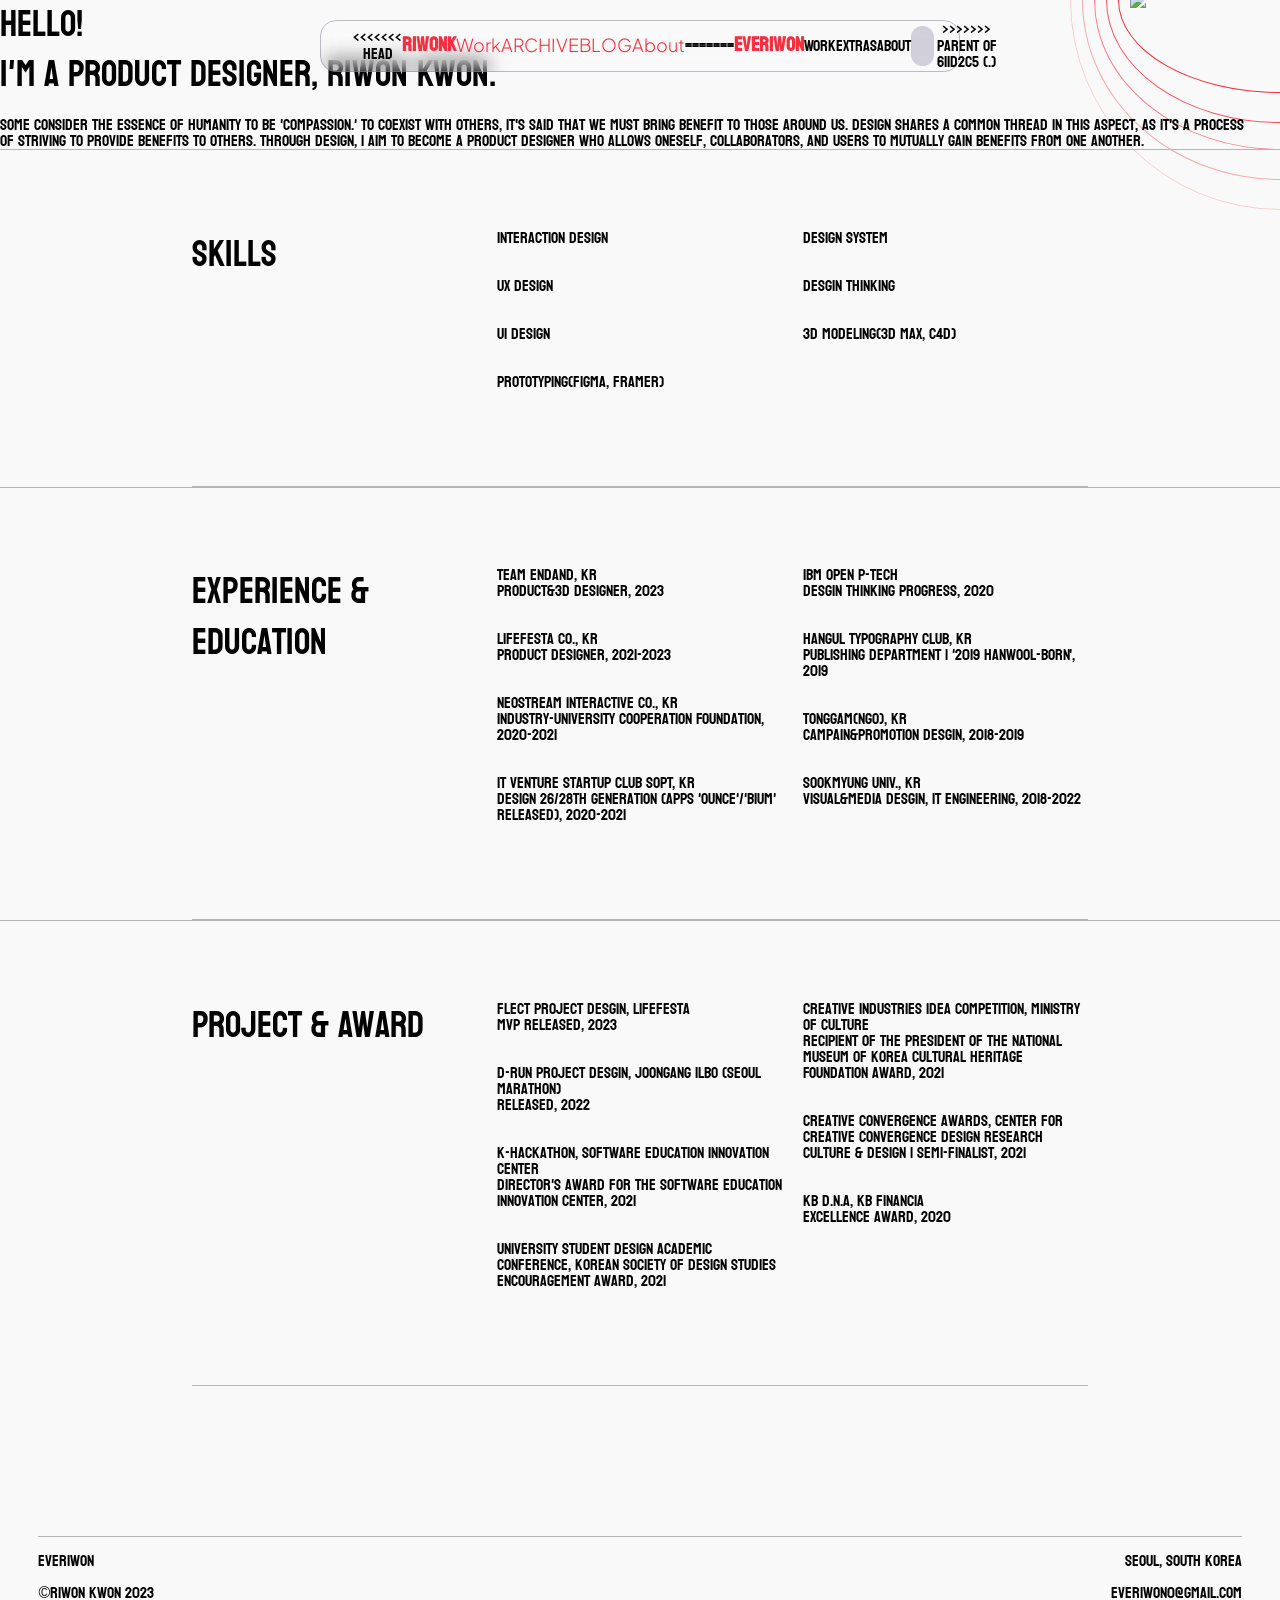
==== commit 3ab8a598: "revert to the 2023 version of portfolio" ====
--- a/aboutMe.html
+++ b/aboutMe.html
@@ -26,12 +26,12 @@
 </head>
 
 <body class="bg-black black">
-	<div class="btn-go-top"><div class="ic-go-top"></div><div class="p3">Go to Top</div></div>
+	<div class="btn-go-top"><div class="ic-go-top"></div><div class="h2 white">Go to Top</div></div>
 	<!-- Big Menu Start -->
 	<nav id="bigMenuDark" class="menu-dark"></nav>
 	
 	  <nav id="smallMenu" class="menu-dark small">
-		<a href="https://www.everiwon.com/" class="menu-link logo">EVERiwon</a>
+		<a href="https://riwonn.github.io/" class="menu-link white logo">EVERiwon</a>
 		<nav class="btn_group small">
 		  <button class="btn-menu"><span></span></button>
 		  <input type="button" class="img-switch" onclick="changeColor()">
@@ -41,19 +41,17 @@
 	<script src="js/switchColor.js"></script>
 
 	<main class="container-aboutMe">
-		<article class="item-aboutMe column big">
-			<div class="h3">Hey, I’m Riwon Kwon. - A product designer living in la, usa. </div>
-			<div class="p3" style="color: var(--gray-200)">
+		<article class="item-aboutMe column">
+			<span class="body1 white"><div class="bold">Hello!<br>I'm a Product Designer, Riwon Kwon.</div><br>
+				<!-- 누군가는 인간의 본질이 '다정함'이라고도 합니다. 사람과 공존하기 위해서는 타인에게 이로움을 주어야 한다고. 
+				디자인은 타인에게 이로움을 제공하기 위해 노력하는 과정이라는 점에서 그 결을 같이 합니다. 
+				디자인을 통해 자신, 협업자, 사용자, 서로가 서로를 통해 이로움을 가져갈 수 있는 프로덕트 디자이너가 되겠습니다. -->
 				Some consider the essence of humanity to be 'compassion.' 
 				To coexist with others, it's said that we must bring benefit to those around us. 
 				Design shares a common thread in this aspect, as it's a process of striving to provide benefits to others. 
-				Through design, I aim to become a product designer who allows oneself, collaborators, and users to mutually gain benefits from one another. 
-			</div>
-				<!-- 누군가는 인간의 본질이 '다정함'이라고도 합니다. 사람과 공존하기 위해서는 타인에게 이로움을 주어야 한다고. 
-				디자인은 타인에게 이로움을 제공하기 위해 노력하는 과정이라는 점에서 그 결을 같이 합니다. 
-				디자인을 통해 자신, 협업자, 사용자, 서로가 서로를 통해 이로움을 가져갈 수 있는 프로덕트 디자이너가 되겠습니다.-->
-
-				<!-- <div class="img-profile-deco">
+				Through design, I aim to become a product designer who allows oneself, collaborators, and users to mutually gain benefits from one another.
+			</span>	
+				<div class="img-profile-deco">
 					<img class="img-profile" src="img/img_profile.webp">
 					<div class="circle-container">
 					  <div class="circle circle-1"></div>
@@ -62,56 +60,61 @@
 					  <div class="circle circle-4"></div>
 					  <div class="circle circle-5"></div>
 					</div>
-				  </div> -->
+				  </div>
 				  
 		</article>
-		<aritcle class="item-aboutMe column small">
-			<div class="h4" style="color: var(--main-300)">Skills</div>
-			<div class="p3 flex">
-				<span class="height">UX Design</span>
-				<span class="height">UI Design</span>
-				<span class="height">Visual Design</span>
-				<span class="height">Interaction Design</span>
-				<span class="height">Prototyping(Figma, Framer)</span>
-			</div>
-			<div class="p3 flex">
-				<span class="height">Design System</span>
-				<span class="height">Desgin Thinking</span>
-				<span class="height">3D Modeling(3D Max, C4D)</span>
-				<span class="height">Html, CSS, Javascript</span>
+		<aritcle class="item-aboutMe">
+			<div class="border-d"></div>
+			<div class="column small reverse">
+				<span class="caption bold flex white">Skills</span>
+				<div class="body2 flex gray200">
+					<span class="height">Interaction Design</span>
+					<span class="height">UX Design</span>
+					<span class="height">UI Design</span>
+					<span class="height">Prototyping(Figma, Framer)</span>
+				</div>
+				<div class="body2 flex gray200">
+					<span class="height">Design System</span>
+					<span class="height">Desgin Thinking</span>
+					<span class="height">3D Modeling(3D Max, C4D)</span>
+				</div>
 			</div>
 		</aritcle>
-		<article class="item-aboutMe column small">
-			<div class="h4" style="color: var(--main-300)">Experience & Education</div>
-			<div class="p3 flex">
-				<span class="height">UX Design Intern at <span class="p3 bold">InBody, USA</span><br>2023 - 2024</span>
-				<span class="height">Product Designer at <span class="p3 bold">EndAnd, Project Team, KR</span><br>2023 - 2024</span>
-				<span class="height">Product Designer at <span class="p3 bold">Lifefesta, KR</span><br>2021 - 2023</span>
-				<span class="height">3d Design Student Intern at <span class="p3 bold">Neostream Interactive, KR</span><br>2020 - 2021</span>
-				<!-- <span class="height">Prototyping</span> -->
-			</div>
-			<div class="p3 flex">
-				<span class="height">Product Design at <span class="p3 bold">IT Startup Club SOPT, KRDesign Team 26, 28th</span><br>2020 - 2021</span>
-				<span class="height">Design Thinking at <span class="p3 bold">IBM Open P-TECH</span><br>2020</span>
-				<span class="height">Campaign Design at <span class="p3 bold">Tong Gam, NGO, KR</span><br>2018 - 2019</span>
-				<span class="height">B.S. Visual & Interaction Design at <span class="p3 bold">Sookmyung University, KR</span><br>2018 - 2022</span>
+		<article class="item-aboutMe">
+			<div class="border-d"></div>
+			<div class="column small reverse">
+				<span class="caption bold flex white">Experience & Education</span>
+				<div class="body2 flex gray200">
+					<span class="height">Team Endand, KR<br>Product&3D Designer, 2023</span>
+					<span class="height">Lifefesta co., KR<br>Product Designer, 2021-2023</span>
+					<span class="height">Neostream Interactive co., KR<br>Industry-University Cooperation Foundation, 2020-2021</span>
+					<span class="height">IT venture startup club SOPT, KR<br>Design 26/28th Generation (Apps 'Ounce'/'Bium' Released), 2020-2021</span>
+					<!-- <span class="height">Prototyping</span> -->
+				</div>
+				<div class="body2 flex  gray200">
+					<span class="height">IBM Open P-TECH<br>Desgin Thinking Progress, 2020</span>
+					<span class="height">Hangul Typography Club, KR<br>Publishing Department | '2019 Hanwool-Born', 2019</span>
+					<span class="height">TongGam(NGO), KR<br>Campain&Promotion Desgin, 2018-2019</span>
+					<span class="height">Sookmyung Univ., KR<br>Visual&Media Desgin, IT Engineering, 2018-2022</span>
+				</div>
 			</div>
 		</article>
-		<article class="item-aboutMe column small">
-			<div class="h4" style="color: var(--main-300)">Project & Award</div>
-			<div class="p3 flex">
-				<span class="height"><span class="p3 bold">Fitness Challenge (Web)</span><br>InBody, USA, MVP Released, 2024</span>
-				<span class="height"><span class="p3 bold">Thanksnow (App)</span><br>EndAnd, KR, Released, 2024</span>
-				<span class="height"><span class="p3 bold">Flect (App)</span><br>Lifefesta, KR, Mvp Released, 2023</span>
-				<span class="height"><span class="p3 bold">D-Run (App)</span><br>Joongang Ilbo(Seoul Marathon) & Lifefesta, KR, Released, 2022</span>
-				<span class="height"><span class="p3 bold">Software Education Innovation Center Director’s Award for the Software Education Innovation Center (Award)</span><br>K-Hackaton, KR, 2021</span>
-			</div>
-			<div class="p3 flex">
-				<span class="height"><span class="p3 bold">The National Museum of Korea Director’s Award (Award)</span><br>Creative Industries Idea Competition, KR, 2021</span>
-				<span class="height"><span class="p3 bold">B:UM (App)</span><br>SOPT Design Team 28th, KR, 2020</span>
-				<span class="height"><span class="p3 bold">Ounce (App)</span><br>SOPT Design Team 26th, KR, 2020</span>
-				<span class="height"><span class="p3 bold">Center for Creative Convergence Design Research Culture Semi-finalist (Award)</span><br>Creative Convergence Awards, KR, 2021</span>
-				<span class="height"><span class="p3 bold">KB Financial Excellence Award (Award)</span><br>KB Financial, KR, 2020</span>
+		<article class="item-aboutMe">
+			<div class="border-d"></div>
+			<div class="column small reverse">
+				<span class="caption bold flex white">Project & Award</span>
+				<div class="body2 flex gray200">
+					<span class="height">Flect Project Desgin, Lifefesta<br>MVP Released, 2023</span>
+					<span class="height">D-run Project Desgin, JoongAng Ilbo (Seoul Marathon)<br>Released, 2022</span>
+					<span class="height">K-Hackathon, Software Education Innovation Center<br>Director's Award for the Software Education Innovation Center, 2021</span>
+					<span class="height">University Student Design Academic Conference, Korean Society of Design Studies<br>Encouragement Award, 2021</span>
+					<!-- <span class="height">Prototyping</span> -->
+				</div>
+				<div class="body2 flex gray200">
+					<span class="height">Creative Industries Idea Competition, Ministry of Culture<br>Recipient of the President of the National Museum of Korea Cultural Heritage Foundation Award, 2021</span>
+					<span class="height">Creative Convergence Awards, Center for Creative Convergence Design Research<br>Culture & Design | Semi-Finalist, 2021</span>
+					<span class="height">KB D.N.A, KB Financia<br>Excellence Award, 2020</span>
+				</div>
 			</div>
 		</article>
     </main>
@@ -123,11 +126,11 @@
 			<a class="btn_blog white" href="https://brunch.co.kr/@everiwon" target='_blank'></a>
 		</div>
 		<div class="border-d"></div>
-		<div class="footer-stretch logo">
-			<div>RiwonK</div>
-			<div>LA, CA, USA</div>
+		<div class="footer-stretch caption white">
+			<div>EVERiwon</div>
+			<div>Seoul, South Korea</div>
 		</div>
-		<div class="footer-stretch p3">
+		<div class="footer-stretch caption white">
 			<div>©Riwon Kwon 2023</div>
 			<a href="mailto:everiwon0@gmail.com">everiwon0@gmail.com</a>
 		</div>
--- a/css/menu.css
+++ b/css/menu.css
@@ -37,10 +37,17 @@
     width: 50vw;
     margin: 20px 0;
     padding: 0 1vw 0 2.5vw;
+<<<<<<< HEAD
     /* background-color: hsla(240, 19%, 86%, .1);
     border: .5px solid hsla(243, 13%, 78%, 1);
     -webkit-backdrop-filter:blur(15px);
     backdrop-filter:blur(15px); */
+=======
+    background-color: hsla(240, 19%, 86%, .6);
+    border: 1px solid hsla(243, 13%, 78%, .4);
+    -webkit-backdrop-filter:blur(10px);
+    backdrop-filter:blur(10px);
+>>>>>>> parent of 611d2c5 (.)
     z-index: 10;
 }
 .menu-light.small{
@@ -65,10 +72,17 @@
     width: 50vw;
     margin: 20px 0;
     padding: 0 1vw 0 2.5vw;
+<<<<<<< HEAD
     /* background-color: rgba(240, 240, 240, .2);
     border: .5px solid rgba(240, 240, 240, .5);
     -webkit-backdrop-filter:blur(15px);
     backdrop-filter:blur(15px); */
+=======
+    background-color: hsla(240, 10%, 32%, 0.5);
+    border: 1px solid hsla(240, 8%, 53%, 0.5);
+    -webkit-backdrop-filter:blur(10px);
+    backdrop-filter:blur(10px);
+>>>>>>> parent of 611d2c5 (.)
     z-index: 2;
     transition: .3s;
 }
@@ -318,19 +332,18 @@
     position: fixed;
     left: auto;
     top: auto;
-	right: 2vw;
-    bottom: 2vw;
+	right: 3vw;
+    bottom: 3vw;
     padding: 12px 20px;
     gap: 16px;
     transition: .3s;
     transform-origin: right;
     min-width: 48px;
-    /* background-color: hsla(240, 10%, 32%, 0.5); */
-    background-color: rgba(40, 40, 52, 0.8);
-    border: 1.5px solid hsla(240, 8%, 53%, 1);
+    background-color: hsla(240, 10%, 32%, 0.5);
+    border: 1px solid hsla(240, 8%, 53%, 0.5);
     box-shadow: 0 0 10px 5px rgb(0, 0, 0, 0.1);
-    -webkit-backdrop-filter:blur(15px);
-    backdrop-filter:blur(15px);
+    -webkit-backdrop-filter:blur(10px);
+    backdrop-filter:blur(10px);
     border-radius: 32px;
 	z-index: 1;
 	cursor: pointer;
@@ -342,6 +355,7 @@
     background-image: url('/img/icon_toTop.svg');
     background-size: cover;
 }
+<<<<<<< HEAD
 .btn-side{
     width: 44px;
     height: 44px;
@@ -360,6 +374,8 @@
     transform: scale(110%);
 }
 
+=======
+>>>>>>> parent of 611d2c5 (.)
 
 /* 반응형 */
 @media(max-width: 400px){
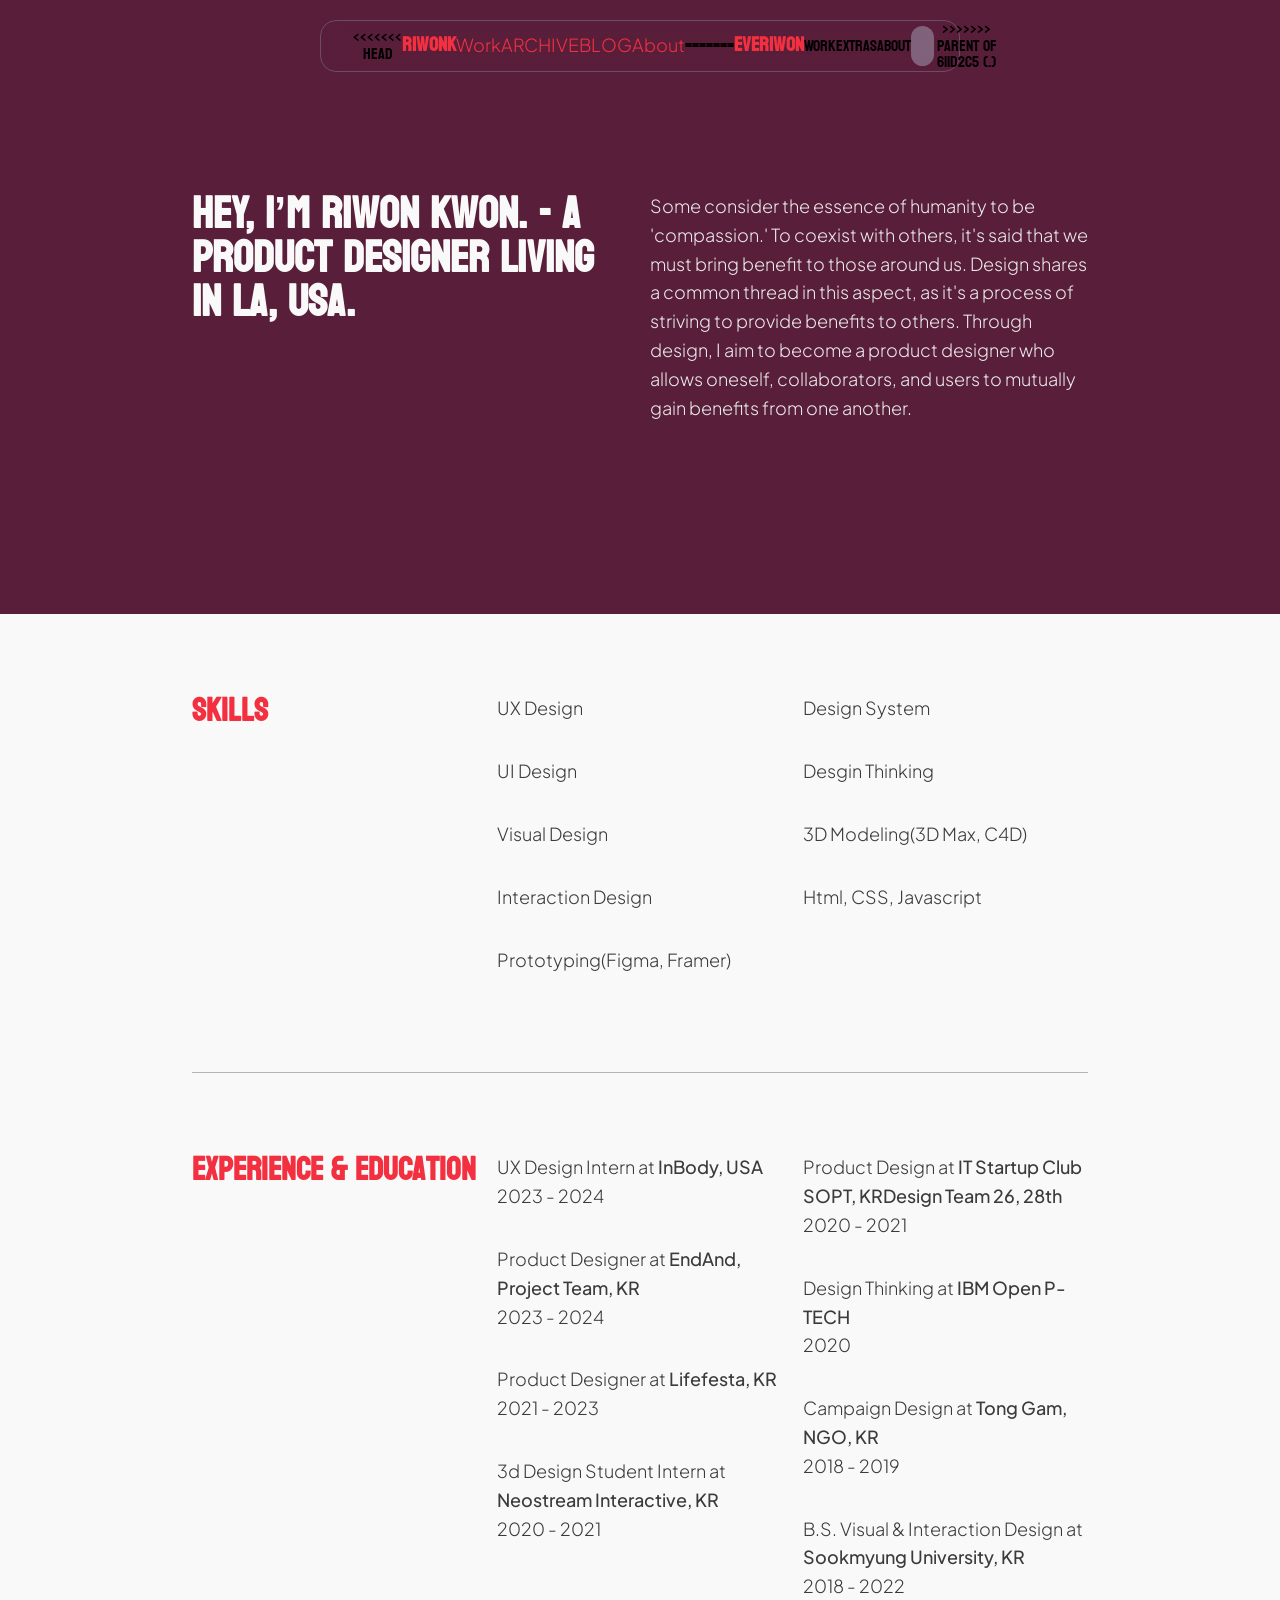
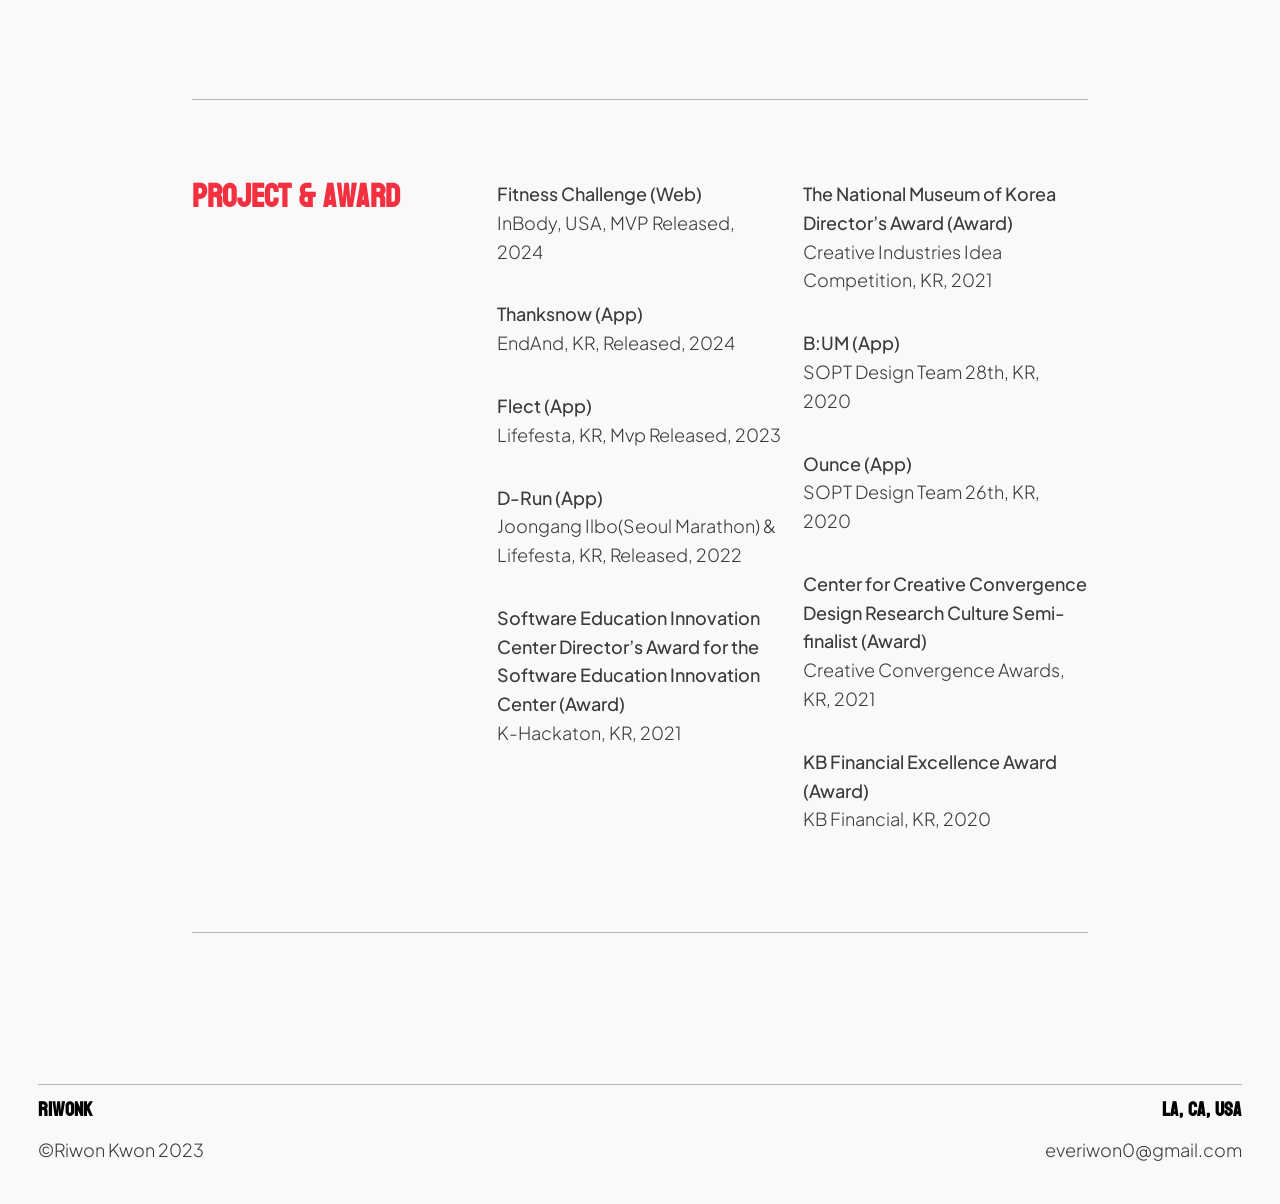
==== commit f9d87adc: "." ====
--- a/aboutMe.html
+++ b/aboutMe.html
@@ -26,12 +26,16 @@
 </head>
 
 <body class="bg-black black">
-	<div class="btn-go-top"><div class="ic-go-top"></div><div class="h2 white">Go to Top</div></div>
+	<div class="btn-go-top"><div class="ic-go-top"></div><div class="p3">Go to Top</div></div>
 	<!-- Big Menu Start -->
 	<nav id="bigMenuDark" class="menu-dark"></nav>
 	
 	  <nav id="smallMenu" class="menu-dark small">
+<<<<<<< HEAD
 		<a href="https://riwonn.github.io/" class="menu-link white logo">EVERiwon</a>
+=======
+		<a href="https://www.everiwon.com/" class="menu-link logo">EVERiwon</a>
+>>>>>>> 409e106ae37d3c8c83e9ba3c13c6bb9eb6f53130
 		<nav class="btn_group small">
 		  <button class="btn-menu"><span></span></button>
 		  <input type="button" class="img-switch" onclick="changeColor()">
@@ -41,17 +45,19 @@
 	<script src="js/switchColor.js"></script>
 
 	<main class="container-aboutMe">
-		<article class="item-aboutMe column">
-			<span class="body1 white"><div class="bold">Hello!<br>I'm a Product Designer, Riwon Kwon.</div><br>
-				<!-- 누군가는 인간의 본질이 '다정함'이라고도 합니다. 사람과 공존하기 위해서는 타인에게 이로움을 주어야 한다고. 
-				디자인은 타인에게 이로움을 제공하기 위해 노력하는 과정이라는 점에서 그 결을 같이 합니다. 
-				디자인을 통해 자신, 협업자, 사용자, 서로가 서로를 통해 이로움을 가져갈 수 있는 프로덕트 디자이너가 되겠습니다. -->
+		<article class="item-aboutMe column big">
+			<div class="h3">Hey, I’m Riwon Kwon. - A product designer living in la, usa. </div>
+			<div class="p3" style="color: var(--gray-200)">
 				Some consider the essence of humanity to be 'compassion.' 
 				To coexist with others, it's said that we must bring benefit to those around us. 
 				Design shares a common thread in this aspect, as it's a process of striving to provide benefits to others. 
-				Through design, I aim to become a product designer who allows oneself, collaborators, and users to mutually gain benefits from one another.
-			</span>	
-				<div class="img-profile-deco">
+				Through design, I aim to become a product designer who allows oneself, collaborators, and users to mutually gain benefits from one another. 
+			</div>
+				<!-- 누군가는 인간의 본질이 '다정함'이라고도 합니다. 사람과 공존하기 위해서는 타인에게 이로움을 주어야 한다고. 
+				디자인은 타인에게 이로움을 제공하기 위해 노력하는 과정이라는 점에서 그 결을 같이 합니다. 
+				디자인을 통해 자신, 협업자, 사용자, 서로가 서로를 통해 이로움을 가져갈 수 있는 프로덕트 디자이너가 되겠습니다.-->
+
+				<!-- <div class="img-profile-deco">
 					<img class="img-profile" src="img/img_profile.webp">
 					<div class="circle-container">
 					  <div class="circle circle-1"></div>
@@ -60,61 +66,56 @@
 					  <div class="circle circle-4"></div>
 					  <div class="circle circle-5"></div>
 					</div>
-				  </div>
+				  </div> -->
 				  
 		</article>
-		<aritcle class="item-aboutMe">
-			<div class="border-d"></div>
-			<div class="column small reverse">
-				<span class="caption bold flex white">Skills</span>
-				<div class="body2 flex gray200">
-					<span class="height">Interaction Design</span>
-					<span class="height">UX Design</span>
-					<span class="height">UI Design</span>
-					<span class="height">Prototyping(Figma, Framer)</span>
-				</div>
-				<div class="body2 flex gray200">
-					<span class="height">Design System</span>
-					<span class="height">Desgin Thinking</span>
-					<span class="height">3D Modeling(3D Max, C4D)</span>
-				</div>
+		<aritcle class="item-aboutMe column small">
+			<div class="h4" style="color: var(--main-300)">Skills</div>
+			<div class="p3 flex">
+				<span class="height">UX Design</span>
+				<span class="height">UI Design</span>
+				<span class="height">Visual Design</span>
+				<span class="height">Interaction Design</span>
+				<span class="height">Prototyping(Figma, Framer)</span>
+			</div>
+			<div class="p3 flex">
+				<span class="height">Design System</span>
+				<span class="height">Desgin Thinking</span>
+				<span class="height">3D Modeling(3D Max, C4D)</span>
+				<span class="height">Html, CSS, Javascript</span>
 			</div>
 		</aritcle>
-		<article class="item-aboutMe">
-			<div class="border-d"></div>
-			<div class="column small reverse">
-				<span class="caption bold flex white">Experience & Education</span>
-				<div class="body2 flex gray200">
-					<span class="height">Team Endand, KR<br>Product&3D Designer, 2023</span>
-					<span class="height">Lifefesta co., KR<br>Product Designer, 2021-2023</span>
-					<span class="height">Neostream Interactive co., KR<br>Industry-University Cooperation Foundation, 2020-2021</span>
-					<span class="height">IT venture startup club SOPT, KR<br>Design 26/28th Generation (Apps 'Ounce'/'Bium' Released), 2020-2021</span>
-					<!-- <span class="height">Prototyping</span> -->
-				</div>
-				<div class="body2 flex  gray200">
-					<span class="height">IBM Open P-TECH<br>Desgin Thinking Progress, 2020</span>
-					<span class="height">Hangul Typography Club, KR<br>Publishing Department | '2019 Hanwool-Born', 2019</span>
-					<span class="height">TongGam(NGO), KR<br>Campain&Promotion Desgin, 2018-2019</span>
-					<span class="height">Sookmyung Univ., KR<br>Visual&Media Desgin, IT Engineering, 2018-2022</span>
-				</div>
+		<article class="item-aboutMe column small">
+			<div class="h4" style="color: var(--main-300)">Experience & Education</div>
+			<div class="p3 flex">
+				<span class="height">UX Design Intern at <span class="p3 bold">InBody, USA</span><br>2023 - 2024</span>
+				<span class="height">Product Designer at <span class="p3 bold">EndAnd, Project Team, KR</span><br>2023 - 2024</span>
+				<span class="height">Product Designer at <span class="p3 bold">Lifefesta, KR</span><br>2021 - 2023</span>
+				<span class="height">3d Design Student Intern at <span class="p3 bold">Neostream Interactive, KR</span><br>2020 - 2021</span>
+				<!-- <span class="height">Prototyping</span> -->
+			</div>
+			<div class="p3 flex">
+				<span class="height">Product Design at <span class="p3 bold">IT Startup Club SOPT, KRDesign Team 26, 28th</span><br>2020 - 2021</span>
+				<span class="height">Design Thinking at <span class="p3 bold">IBM Open P-TECH</span><br>2020</span>
+				<span class="height">Campaign Design at <span class="p3 bold">Tong Gam, NGO, KR</span><br>2018 - 2019</span>
+				<span class="height">B.S. Visual & Interaction Design at <span class="p3 bold">Sookmyung University, KR</span><br>2018 - 2022</span>
 			</div>
 		</article>
-		<article class="item-aboutMe">
-			<div class="border-d"></div>
-			<div class="column small reverse">
-				<span class="caption bold flex white">Project & Award</span>
-				<div class="body2 flex gray200">
-					<span class="height">Flect Project Desgin, Lifefesta<br>MVP Released, 2023</span>
-					<span class="height">D-run Project Desgin, JoongAng Ilbo (Seoul Marathon)<br>Released, 2022</span>
-					<span class="height">K-Hackathon, Software Education Innovation Center<br>Director's Award for the Software Education Innovation Center, 2021</span>
-					<span class="height">University Student Design Academic Conference, Korean Society of Design Studies<br>Encouragement Award, 2021</span>
-					<!-- <span class="height">Prototyping</span> -->
-				</div>
-				<div class="body2 flex gray200">
-					<span class="height">Creative Industries Idea Competition, Ministry of Culture<br>Recipient of the President of the National Museum of Korea Cultural Heritage Foundation Award, 2021</span>
-					<span class="height">Creative Convergence Awards, Center for Creative Convergence Design Research<br>Culture & Design | Semi-Finalist, 2021</span>
-					<span class="height">KB D.N.A, KB Financia<br>Excellence Award, 2020</span>
-				</div>
+		<article class="item-aboutMe column small">
+			<div class="h4" style="color: var(--main-300)">Project & Award</div>
+			<div class="p3 flex">
+				<span class="height"><span class="p3 bold">Fitness Challenge (Web)</span><br>InBody, USA, MVP Released, 2024</span>
+				<span class="height"><span class="p3 bold">Thanksnow (App)</span><br>EndAnd, KR, Released, 2024</span>
+				<span class="height"><span class="p3 bold">Flect (App)</span><br>Lifefesta, KR, Mvp Released, 2023</span>
+				<span class="height"><span class="p3 bold">D-Run (App)</span><br>Joongang Ilbo(Seoul Marathon) & Lifefesta, KR, Released, 2022</span>
+				<span class="height"><span class="p3 bold">Software Education Innovation Center Director’s Award for the Software Education Innovation Center (Award)</span><br>K-Hackaton, KR, 2021</span>
+			</div>
+			<div class="p3 flex">
+				<span class="height"><span class="p3 bold">The National Museum of Korea Director’s Award (Award)</span><br>Creative Industries Idea Competition, KR, 2021</span>
+				<span class="height"><span class="p3 bold">B:UM (App)</span><br>SOPT Design Team 28th, KR, 2020</span>
+				<span class="height"><span class="p3 bold">Ounce (App)</span><br>SOPT Design Team 26th, KR, 2020</span>
+				<span class="height"><span class="p3 bold">Center for Creative Convergence Design Research Culture Semi-finalist (Award)</span><br>Creative Convergence Awards, KR, 2021</span>
+				<span class="height"><span class="p3 bold">KB Financial Excellence Award (Award)</span><br>KB Financial, KR, 2020</span>
 			</div>
 		</article>
     </main>
@@ -126,11 +127,11 @@
 			<a class="btn_blog white" href="https://brunch.co.kr/@everiwon" target='_blank'></a>
 		</div>
 		<div class="border-d"></div>
-		<div class="footer-stretch caption white">
-			<div>EVERiwon</div>
-			<div>Seoul, South Korea</div>
+		<div class="footer-stretch logo">
+			<div>RiwonK</div>
+			<div>LA, CA, USA</div>
 		</div>
-		<div class="footer-stretch caption white">
+		<div class="footer-stretch p3">
 			<div>©Riwon Kwon 2023</div>
 			<a href="mailto:everiwon0@gmail.com">everiwon0@gmail.com</a>
 		</div>
